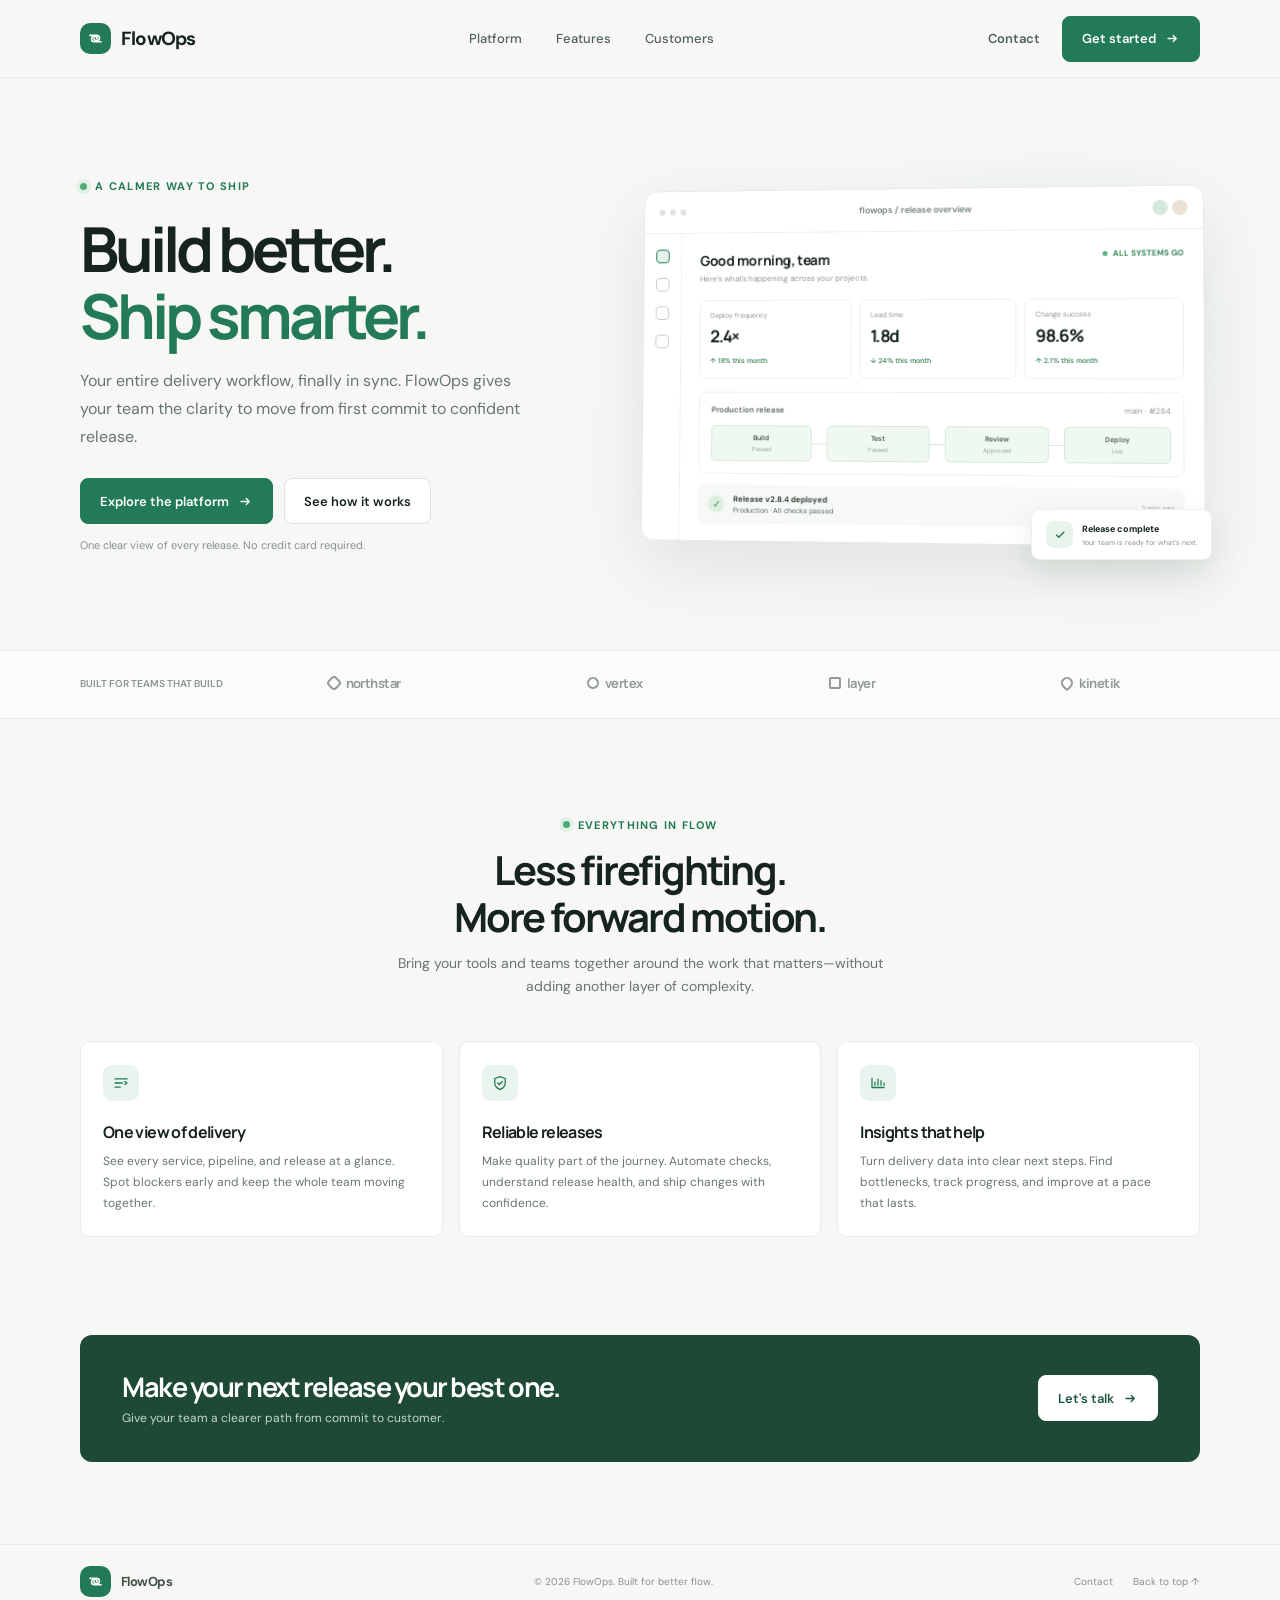
==== index.htm @ 4cb7b237 "Initial commit" ====
<!doctype html>
<html lang="en">
<head>
  <meta charset="utf-8">
  <meta name="viewport" content="width=device-width, initial-scale=1">
  <meta name="theme-color" content="#f7f8fa">
  <meta name="description" content="FlowOps brings your delivery pipelines, deployments, and team insights into one calm, clear workspace.">
  <title>FlowOps — Ship with confidence</title>
  <link rel="preconnect" href="https://fonts.googleapis.com">
  <link rel="preconnect" href="https://fonts.gstatic.com" crossorigin>
  <link href="https://fonts.googleapis.com/css2?family=DM+Sans:wght@400;500;600;700&family=Manrope:wght@400;500;600;700;800&display=swap" rel="stylesheet">
  <style>
    :root {
      color-scheme: light;
      --ink: #17231f;
      --muted: #68756f;
      --green: #237a57;
      --green-dark: #185b40;
      --mint: #e8f4ed;
      --line: #e8ece9;
      --paper: #fff;
      --bg: #f7f8f6;
      --shadow: 0 24px 70px rgba(27, 55, 42, .11);
      font-family: "DM Sans", sans-serif;
    }

    * { box-sizing: border-box; }
    html { scroll-behavior: smooth; }
    body {
      margin: 0;
      background: var(--bg);
      color: var(--ink);
      -webkit-font-smoothing: antialiased;
    }
    a { color: inherit; text-decoration: none; }
    button, a { -webkit-tap-highlight-color: transparent; }
    .wrap { width: min(1120px, calc(100% - 48px)); margin-inline: auto; }

    .topbar {
      height: 78px;
      display: flex;
      align-items: center;
      border-bottom: 1px solid rgba(23, 35, 31, .06);
    }
    .nav { display: flex; align-items: center; justify-content: space-between; gap: 30px; }
    .brand { display: inline-flex; align-items: center; gap: 10px; font-weight: 700; letter-spacing: -.04em; font-size: 19px; }
    .brand-mark {
      width: 31px; height: 31px; border-radius: 10px; display: grid; place-items: center;
      background: var(--green); color: white;
    }
    .brand-mark svg { width: 19px; height: 19px; }
    .nav-links { display: flex; align-items: center; gap: 34px; color: #53615b; font-size: 13px; font-weight: 500; }
    .nav-links a:hover, .text-link:hover { color: var(--green); }
    .nav-actions { display: flex; align-items: center; gap: 22px; font-size: 13px; font-weight: 600; }
    .nav-login { color: #52605a; }
    .button {
      display: inline-flex; min-height: 46px; align-items: center; justify-content: center; gap: 9px;
      padding: 0 19px; border: 1px solid var(--green); border-radius: 8px; background: var(--green);
      color: white; font: inherit; font-size: 13px; font-weight: 600; cursor: pointer;
      transition: background .18s ease, transform .18s ease, box-shadow .18s ease;
    }
    .button:hover { background: var(--green-dark); box-shadow: 0 8px 18px rgba(35, 122, 87, .18); transform: translateY(-1px); }
    .button svg { width: 15px; height: 15px; }
    .button.secondary { color: var(--ink); background: white; border-color: #dce4df; }
    .button.secondary:hover { border-color: #b6c8bd; background: #fbfcfb; box-shadow: none; }

    .hero { padding: 87px 0 89px; overflow: hidden; }
    .hero-grid { display: grid; grid-template-columns: .91fr 1.09fr; align-items: center; gap: 45px; }
    .eyebrow {
      display: inline-flex; align-items: center; gap: 8px; color: var(--green);
      font-size: 11px; font-weight: 700; letter-spacing: .12em; text-transform: uppercase;
    }
    .eyebrow-dot { width: 7px; height: 7px; border-radius: 50%; background: #50aa78; box-shadow: 0 0 0 4px #e2f1e7; }
    h1, h2, h3, p { margin-top: 0; }
    h1, h2, h3 { font-family: "Manrope", sans-serif; }
    h1 { max-width: 550px; margin: 21px 0 18px; font-size: clamp(42px, 5vw, 62px); line-height: 1.08; letter-spacing: -.065em; font-weight: 700; }
    h1 span { color: var(--green); }
    .hero-copy { max-width: 465px; margin-bottom: 27px; color: var(--muted); font-size: 16px; line-height: 1.75; }
    .hero-actions { display: flex; flex-wrap: wrap; gap: 11px; }
    .fine-print { margin: 14px 0 0; color: #87918c; font-size: 11px; }
    .dashboard-scene { position: relative; padding: 22px 0 18px 22px; }
    .dashboard-scene::before {
      position: absolute; z-index: -1; content: ""; width: 430px; height: 430px; right: -63px; top: -45px;
      border-radius: 50%; background: radial-gradient(circle, #eaf3ec 0, rgba(234, 243, 236, 0) 69%);
    }
    .dashboard {
      position: relative; overflow: hidden; border: 1px solid #e6ebe7; border-radius: 13px;
      background: white; box-shadow: var(--shadow); transform: perspective(1200px) rotateY(-5deg) rotateX(2deg);
    }
    .dash-top { height: 43px; display: flex; align-items: center; justify-content: space-between; padding: 0 15px; border-bottom: 1px solid #edf0ed; }
    .window-dots { display: flex; gap: 5px; }
    .window-dots i { width: 6px; height: 6px; display: block; border-radius: 50%; background: #dce2dd; }
    .dash-title { color: #748078; font-size: 9px; font-weight: 600; }
    .dash-user { display: flex; gap: 4px; }
    .dash-user i { width: 15px; height: 15px; border-radius: 50%; background: #d4e9db; }
    .dash-user i:last-child { background: #e9e2d5; }
    .dash-content { display: grid; grid-template-columns: 39px 1fr; min-height: 306px; }
    .dash-rail { display: flex; flex-direction: column; align-items: center; gap: 15px; padding-top: 16px; border-right: 1px solid #eff1ef; }
    .rail-icon { width: 14px; height: 14px; border: 1px solid #c5d0c8; border-radius: 4px; }
    .rail-icon.active { border-color: var(--green); background: #e6f3eb; }
    .dash-main { padding: 18px 19px 17px; }
    .dash-heading { display: flex; align-items: flex-start; justify-content: space-between; }
    .dash-heading strong { display: block; font-family: "Manrope", sans-serif; font-size: 14px; letter-spacing: -.03em; }
    .dash-heading small { display: block; margin-top: 4px; color: #8a948e; font-size: 8px; }
    .dash-live { display: inline-flex; align-items: center; gap: 5px; color: #368457; font-size: 8px; font-weight: 700; }
    .dash-live::before { content: ""; width: 5px; height: 5px; border-radius: 50%; background: #54b77b; }
    .metric-row { display: grid; grid-template-columns: repeat(3, 1fr); gap: 8px; margin: 17px 0 13px; }
    .metric { padding: 10px; border: 1px solid #edf0ed; border-radius: 7px; }
    .metric span { display: block; color: #87918b; font-size: 7px; }
    .metric strong { display: block; margin-top: 5px; font-family: "Manrope", sans-serif; font-size: 17px; letter-spacing: -.05em; }
    .metric em { color: #43885f; font-size: 7px; font-style: normal; font-weight: 600; }
    .pipeline { padding: 12px; border: 1px solid #edf0ed; border-radius: 7px; }
    .pipeline-head { display: flex; justify-content: space-between; margin-bottom: 11px; color: #56635b; font-size: 8px; font-weight: 600; }
    .pipeline-head span:last-child { color: #929b95; font-weight: 400; }
    .pipeline-track { display: grid; grid-template-columns: 1fr 15px 1fr 15px 1fr 15px 1fr; align-items: center; }
    .stage { min-width: 0; padding: 7px 5px; border: 1px solid #e6ebe7; border-radius: 5px; text-align: center; }
    .stage.done { background: #f0f8f2; border-color: #d4e9da; }
    .stage b { display: block; overflow: hidden; color: #4b5a51; font-size: 7px; font-weight: 600; text-overflow: ellipsis; }
    .stage small { display: block; margin-top: 3px; color: #96a098; font-size: 6px; }
    .connector { height: 1px; background: #dce4de; }
    .deploy-row { display: flex; align-items: center; gap: 9px; margin-top: 11px; padding: 9px 10px; border-radius: 6px; background: #f7f9f7; }
    .deploy-check { width: 17px; height: 17px; display: grid; place-items: center; border-radius: 50%; background: #dcefe1; color: #318454; font-size: 10px; }
    .deploy-label { flex: 1; color: #556259; font-size: 7px; }
    .deploy-label strong { display: block; margin-bottom: 2px; color: #34443a; font-size: 8px; }
    .deploy-time { color: #909b93; font-size: 7px; }
    .floating-note {
      position: absolute; right: -12px; bottom: 1px; display: flex; align-items: center; gap: 9px;
      padding: 11px 14px; border: 1px solid #edf0ed; border-radius: 9px; background: white; box-shadow: 0 12px 30px rgba(24, 45, 33, .1);
    }
    .note-icon { width: 27px; height: 27px; display: grid; place-items: center; border-radius: 8px; background: #e8f4eb; color: var(--green); }
    .note-icon svg { width: 14px; height: 14px; }
    .floating-note strong { display: block; font-size: 9px; }
    .floating-note small { display: block; margin-top: 3px; color: #849087; font-size: 7px; }

    .trusted { padding: 23px 0 26px; border-top: 1px solid var(--line); border-bottom: 1px solid var(--line); background: #fbfcfa; }
    .trusted-inner { display: flex; align-items: center; justify-content: space-between; gap: 24px; }
    .trusted-label { color: #8a948e; font-size: 10px; font-weight: 600; white-space: nowrap; }
    .logos { display: flex; align-items: center; justify-content: space-around; flex: 1; gap: 25px; color: #77827b; }
    .logo-word { display: inline-flex; align-items: center; gap: 6px; font-family: "Manrope", sans-serif; font-size: 13px; font-weight: 700; letter-spacing: -.04em; opacity: .8; }
    .logo-symbol { width: 12px; height: 12px; border: 2px solid currentColor; border-radius: 4px; transform: rotate(45deg); }
    .logo-word:nth-child(2) .logo-symbol { border-radius: 50%; }
    .logo-word:nth-child(3) .logo-symbol { border-radius: 2px; transform: none; }
    .logo-word:nth-child(4) .logo-symbol { border-radius: 50% 50% 2px 50%; }

    .features { padding: 93px 0 98px; }
    .section-heading { max-width: 520px; margin: 0 auto 42px; text-align: center; }
    .section-heading .eyebrow { justify-content: center; }
    h2 { margin: 14px 0 11px; font-size: clamp(30px, 4vw, 40px); line-height: 1.17; letter-spacing: -.055em; }
    .section-heading p { color: var(--muted); font-size: 14px; line-height: 1.7; }
    .feature-grid { display: grid; grid-template-columns: repeat(3, 1fr); gap: 16px; }
    .feature-card { padding: 23px 22px 22px; border: 1px solid var(--line); border-radius: 10px; background: #fff; }
    .feature-icon { width: 36px; height: 36px; display: grid; place-items: center; margin-bottom: 20px; border-radius: 9px; background: var(--mint); color: var(--green); }
    .feature-icon svg { width: 18px; height: 18px; }
    .feature-card h3 { margin-bottom: 8px; font-size: 16px; letter-spacing: -.04em; }
    .feature-card p { margin-bottom: 0; color: var(--muted); font-size: 12px; line-height: 1.75; }

    .bottom-cta { padding: 0 0 82px; }
    .cta-panel { display: flex; align-items: center; justify-content: space-between; gap: 24px; padding: 36px 42px; border-radius: 12px; background: #1d4935; color: white; }
    .cta-panel h2 { margin: 0 0 7px; font-size: 27px; }
    .cta-panel p { margin: 0; color: #c5d8ca; font-size: 12px; }
    .button.light { flex: 0 0 auto; color: #1e583e; border-color: white; background: white; }
    .button.light:hover { background: #f0f7f2; }
    footer { border-top: 1px solid var(--line); }
    .footer-inner { min-height: 74px; display: flex; align-items: center; justify-content: space-between; gap: 20px; color: #87918b; font-size: 10px; }
    .footer-brand { color: #435149; font-size: 13px; }
    .footer-links { display: flex; gap: 20px; }
    .footer-links a:hover { color: var(--green); }

    :focus-visible { outline: 3px solid #82bd99; outline-offset: 3px; border-radius: 4px; }
    @media (max-width: 850px) {
      .hero { padding-top: 68px; }
      .hero-grid { grid-template-columns: 1fr; gap: 38px; }
      .hero-copy { max-width: 560px; }
      .dashboard-scene { width: min(600px, 100%); margin: 0 auto; }
      .trusted-inner { flex-direction: column; }
      .logos { width: 100%; }
    }
    @media (max-width: 620px) {
      .wrap { width: min(100% - 34px, 480px); }
      .topbar { height: 66px; }
      .nav-links, .nav-login { display: none; }
      .nav-actions { margin-left: auto; }
      .nav-actions .button { min-height: 39px; padding-inline: 13px; font-size: 11px; }
      .hero { padding: 57px 0 65px; }
      h1 { font-size: 45px; }
      .hero-copy { font-size: 14px; }
      .dashboard-scene { padding-left: 0; }
      .dashboard { transform: none; }
      .dash-main { padding-inline: 12px; }
      .dash-content { grid-template-columns: 29px 1fr; }
      .metric-row { gap: 5px; }
      .metric { padding: 8px 6px; }
      .metric strong { font-size: 14px; }
      .pipeline { padding: 8px; }
      .stage { padding: 6px 2px; }
      .floating-note { right: -4px; bottom: -17px; }
      .trusted { padding-block: 20px; }
      .logos { flex-wrap: wrap; justify-content: center; gap: 14px 24px; }
      .logo-word { font-size: 12px; }
      .features { padding: 72px 0; }
      .section-heading { margin-bottom: 29px; }
      .feature-grid { grid-template-columns: 1fr; gap: 11px; }
      .feature-card { padding: 20px; }
      .feature-icon { margin-bottom: 14px; }
      .bottom-cta { padding-bottom: 58px; }
      .cta-panel { align-items: flex-start; flex-direction: column; padding: 28px 24px; }
      .cta-panel h2 { font-size: 24px; }
      .footer-inner { align-items: flex-start; flex-direction: column; justify-content: center; padding-block: 20px; }
    }
    @media (prefers-reduced-motion: reduce) {
      *, *::before, *::after { scroll-behavior: auto !important; transition-duration: .01ms !important; }
    }
  </style>
</head>
<body>
  <header class="topbar">
    <nav class="nav wrap" aria-label="Main navigation">
      <a class="brand" href="#" aria-label="FlowOps home">
        <span class="brand-mark" aria-hidden="true">
          <svg viewBox="0 0 24 24" fill="none"><path d="M5 8h8.5a3.5 3.5 0 1 1-3.5 3.5M19 16h-8.5A3.5 3.5 0 1 1 14 12.5" stroke="currentColor" stroke-width="2" stroke-linecap="round"/></svg>
        </span>
        FlowOps
      </a>
      <div class="nav-links">
        <a href="#platform">Platform</a>
        <a href="#features">Features</a>
        <a href="#customers">Customers</a>
      </div>
      <div class="nav-actions">
        <a class="nav-login" href="mailto:hello@flowops.example">Contact</a>
        <a class="button" href="mailto:hello@flowops.example">Get started <svg viewBox="0 0 20 20" fill="none" aria-hidden="true"><path d="M4 10h11m-4-4 4 4-4 4" stroke="currentColor" stroke-width="1.7" stroke-linecap="round" stroke-linejoin="round"/></svg></a>
      </div>
    </nav>
  </header>

  <main>
    <section class="hero" id="platform">
      <div class="hero-grid wrap">
        <div>
          <div class="eyebrow"><span class="eyebrow-dot"></span> A calmer way to ship</div>
          <h1>Build better.<br><span>Ship smarter.</span></h1>
          <p class="hero-copy">Your entire delivery workflow, finally in sync. FlowOps gives your team the clarity to move from first commit to confident release.</p>
          <div class="hero-actions">
            <a class="button" href="mailto:hello@flowops.example">Explore the platform <svg viewBox="0 0 20 20" fill="none" aria-hidden="true"><path d="M4 10h11m-4-4 4 4-4 4" stroke="currentColor" stroke-width="1.7" stroke-linecap="round" stroke-linejoin="round"/></svg></a>
            <a class="button secondary" href="#features">See how it works</a>
          </div>
          <p class="fine-print">One clear view of every release. No credit card required.</p>
        </div>

        <div class="dashboard-scene" role="img" aria-label="Illustration of the FlowOps deployment dashboard showing healthy pipelines and a successful production release">
          <div class="dashboard" aria-hidden="true">
            <div class="dash-top">
              <span class="window-dots"><i></i><i></i><i></i></span>
              <span class="dash-title">flowops / release overview</span>
              <span class="dash-user"><i></i><i></i></span>
            </div>
            <div class="dash-content">
              <div class="dash-rail"><span class="rail-icon active"></span><span class="rail-icon"></span><span class="rail-icon"></span><span class="rail-icon"></span></div>
              <div class="dash-main">
                <div class="dash-heading"><div><strong>Good morning, team</strong><small>Here's what's happening across your projects.</small></div><span class="dash-live">ALL SYSTEMS GO</span></div>
                <div class="metric-row">
                  <div class="metric"><span>Deploy frequency</span><strong>2.4×</strong><em>↑ 18% this month</em></div>
                  <div class="metric"><span>Lead time</span><strong>1.8d</strong><em>↓ 24% this month</em></div>
                  <div class="metric"><span>Change success</span><strong>98.6%</strong><em>↑ 2.1% this month</em></div>
                </div>
                <div class="pipeline">
                  <div class="pipeline-head"><span>Production release</span><span>main · #284</span></div>
                  <div class="pipeline-track">
                    <div class="stage done"><b>Build</b><small>Passed</small></div><span class="connector"></span>
                    <div class="stage done"><b>Test</b><small>Passed</small></div><span class="connector"></span>
                    <div class="stage done"><b>Review</b><small>Approved</small></div><span class="connector"></span>
                    <div class="stage done"><b>Deploy</b><small>Live</small></div>
                  </div>
                </div>
                <div class="deploy-row"><span class="deploy-check">✓</span><span class="deploy-label"><strong>Release v2.8.4 deployed</strong>Production · All checks passed</span><span class="deploy-time">2 min ago</span></div>
              </div>
            </div>
          </div>
          <div class="floating-note" aria-hidden="true">
            <span class="note-icon"><svg viewBox="0 0 20 20" fill="none"><path d="m5 10 3.2 3.2L15.5 6" stroke="currentColor" stroke-width="2" stroke-linecap="round" stroke-linejoin="round"/></svg></span>
            <span><strong>Release complete</strong><small>Your team is ready for what's next.</small></span>
          </div>
        </div>
      </div>
    </section>

    <section class="trusted" id="customers" aria-label="Trusted by modern engineering teams">
      <div class="trusted-inner wrap">
        <span class="trusted-label">BUILT FOR TEAMS THAT BUILD</span>
        <div class="logos" aria-label="Example customer names">
          <span class="logo-word"><i class="logo-symbol"></i> northstar</span>
          <span class="logo-word"><i class="logo-symbol"></i> vertex</span>
          <span class="logo-word"><i class="logo-symbol"></i> layer</span>
          <span class="logo-word"><i class="logo-symbol"></i> kinetik</span>
        </div>
      </div>
    </section>

    <section class="features wrap" id="features">
      <div class="section-heading">
        <div class="eyebrow"><span class="eyebrow-dot"></span> Everything in flow</div>
        <h2>Less firefighting.<br>More forward motion.</h2>
        <p>Bring your tools and teams together around the work that matters—without adding another layer of complexity.</p>
      </div>
      <div class="feature-grid">
        <article class="feature-card">
          <span class="feature-icon" aria-hidden="true"><svg viewBox="0 0 24 24" fill="none"><path d="M4 6.5h16M4 12h10M4 17.5h7M17 10l3 2-3 2" stroke="currentColor" stroke-width="1.7" stroke-linecap="round" stroke-linejoin="round"/></svg></span>
          <h3>One view of delivery</h3>
          <p>See every service, pipeline, and release at a glance. Spot blockers early and keep the whole team moving together.</p>
        </article>
        <article class="feature-card">
          <span class="feature-icon" aria-hidden="true"><svg viewBox="0 0 24 24" fill="none"><path d="M12 3.5 19 6v5.5c0 4.3-2.8 7.5-7 9-4.2-1.5-7-4.7-7-9V6l7-2.5Z" stroke="currentColor" stroke-width="1.7" stroke-linejoin="round"/><path d="m9 12 2 2 4-4" stroke="currentColor" stroke-width="1.7" stroke-linecap="round" stroke-linejoin="round"/></svg></span>
          <h3>Reliable releases</h3>
          <p>Make quality part of the journey. Automate checks, understand release health, and ship changes with confidence.</p>
        </article>
        <article class="feature-card">
          <span class="feature-icon" aria-hidden="true"><svg viewBox="0 0 24 24" fill="none"><path d="M4 18V6m0 12h16M8 15v-4m4 4V7m4 8v-6m4 6v-3" stroke="currentColor" stroke-width="1.7" stroke-linecap="round" stroke-linejoin="round"/></svg></span>
          <h3>Insights that help</h3>
          <p>Turn delivery data into clear next steps. Find bottlenecks, track progress, and improve at a pace that lasts.</p>
        </article>
      </div>
    </section>

    <section class="bottom-cta wrap">
      <div class="cta-panel">
        <div>
          <h2>Make your next release your best one.</h2>
          <p>Give your team a clearer path from commit to customer.</p>
        </div>
        <a class="button light" href="mailto:hello@flowops.example">Let's talk <svg viewBox="0 0 20 20" fill="none" aria-hidden="true"><path d="M4 10h11m-4-4 4 4-4 4" stroke="currentColor" stroke-width="1.7" stroke-linecap="round" stroke-linejoin="round"/></svg></a>
      </div>
    </section>
  </main>

  <footer>
    <div class="footer-inner wrap">
      <a class="brand footer-brand" href="#" aria-label="FlowOps home"><span class="brand-mark" aria-hidden="true"><svg viewBox="0 0 24 24" fill="none"><path d="M5 8h8.5a3.5 3.5 0 1 1-3.5 3.5M19 16h-8.5A3.5 3.5 0 1 1 14 12.5" stroke="currentColor" stroke-width="2" stroke-linecap="round"/></svg></span>FlowOps</a>
      <span>© 2026 FlowOps. Built for better flow.</span>
      <div class="footer-links"><a href="mailto:hello@flowops.example">Contact</a><a href="#platform">Back to top ↑</a></div>
    </div>
  </footer>
</body>
</html>
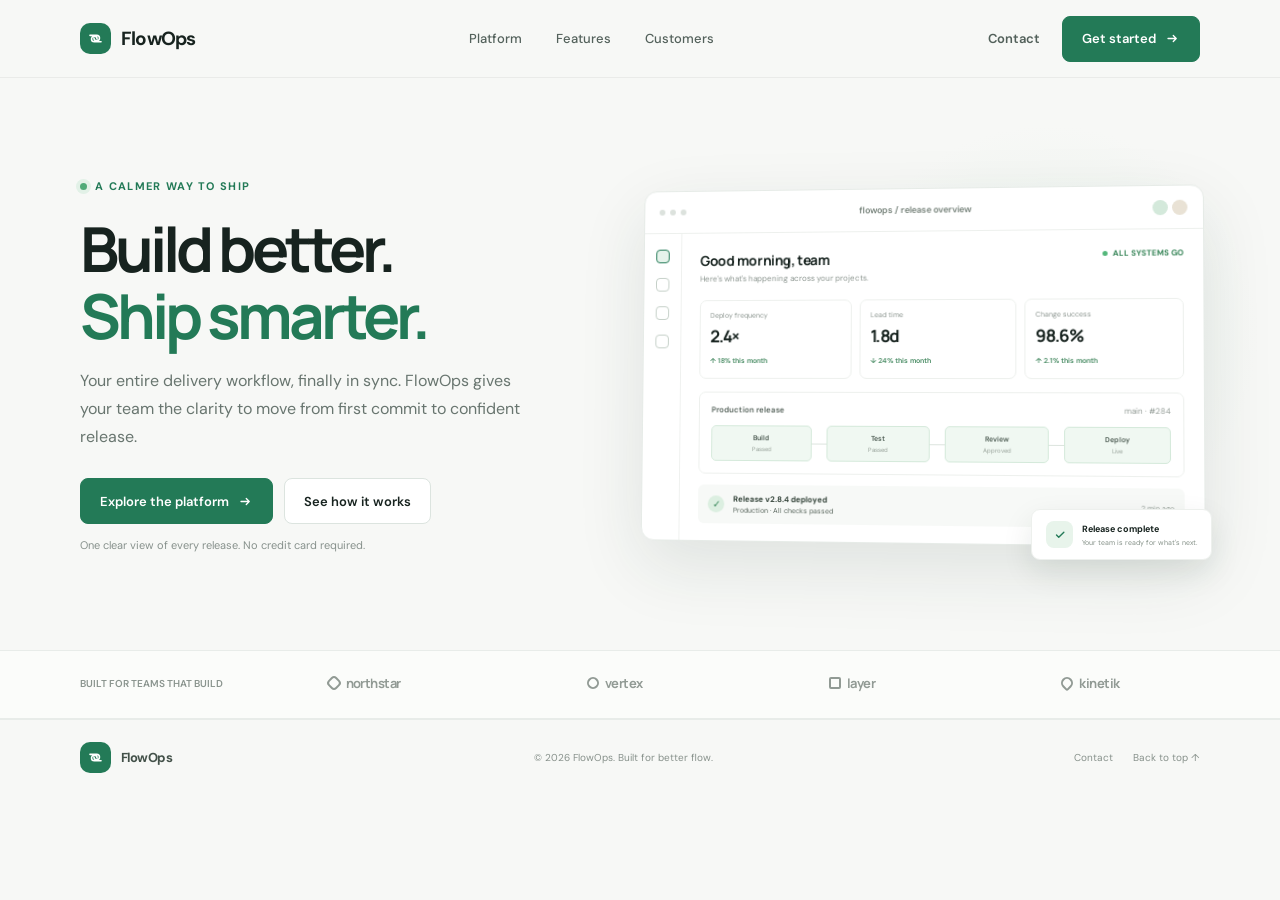
==== commit 5bda28c1: "second commit" ====
--- a/index.htm
+++ b/index.htm
@@ -296,40 +296,9 @@
       </div>
     </section>
 
-    <section class="features wrap" id="features">
-      <div class="section-heading">
-        <div class="eyebrow"><span class="eyebrow-dot"></span> Everything in flow</div>
-        <h2>Less firefighting.<br>More forward motion.</h2>
-        <p>Bring your tools and teams together around the work that matters—without adding another layer of complexity.</p>
-      </div>
-      <div class="feature-grid">
-        <article class="feature-card">
-          <span class="feature-icon" aria-hidden="true"><svg viewBox="0 0 24 24" fill="none"><path d="M4 6.5h16M4 12h10M4 17.5h7M17 10l3 2-3 2" stroke="currentColor" stroke-width="1.7" stroke-linecap="round" stroke-linejoin="round"/></svg></span>
-          <h3>One view of delivery</h3>
-          <p>See every service, pipeline, and release at a glance. Spot blockers early and keep the whole team moving together.</p>
-        </article>
-        <article class="feature-card">
-          <span class="feature-icon" aria-hidden="true"><svg viewBox="0 0 24 24" fill="none"><path d="M12 3.5 19 6v5.5c0 4.3-2.8 7.5-7 9-4.2-1.5-7-4.7-7-9V6l7-2.5Z" stroke="currentColor" stroke-width="1.7" stroke-linejoin="round"/><path d="m9 12 2 2 4-4" stroke="currentColor" stroke-width="1.7" stroke-linecap="round" stroke-linejoin="round"/></svg></span>
-          <h3>Reliable releases</h3>
-          <p>Make quality part of the journey. Automate checks, understand release health, and ship changes with confidence.</p>
-        </article>
-        <article class="feature-card">
-          <span class="feature-icon" aria-hidden="true"><svg viewBox="0 0 24 24" fill="none"><path d="M4 18V6m0 12h16M8 15v-4m4 4V7m4 8v-6m4 6v-3" stroke="currentColor" stroke-width="1.7" stroke-linecap="round" stroke-linejoin="round"/></svg></span>
-          <h3>Insights that help</h3>
-          <p>Turn delivery data into clear next steps. Find bottlenecks, track progress, and improve at a pace that lasts.</p>
-        </article>
-      </div>
-    </section>
-
-    <section class="bottom-cta wrap">
-      <div class="cta-panel">
-        <div>
-          <h2>Make your next release your best one.</h2>
-          <p>Give your team a clearer path from commit to customer.</p>
-        </div>
-        <a class="button light" href="mailto:hello@flowops.example">Let's talk <svg viewBox="0 0 20 20" fill="none" aria-hidden="true"><path d="M4 10h11m-4-4 4 4-4 4" stroke="currentColor" stroke-width="1.7" stroke-linecap="round" stroke-linejoin="round"/></svg></a>
-      </div>
-    </section>
+    
+
+    
   </main>
 
   <footer>
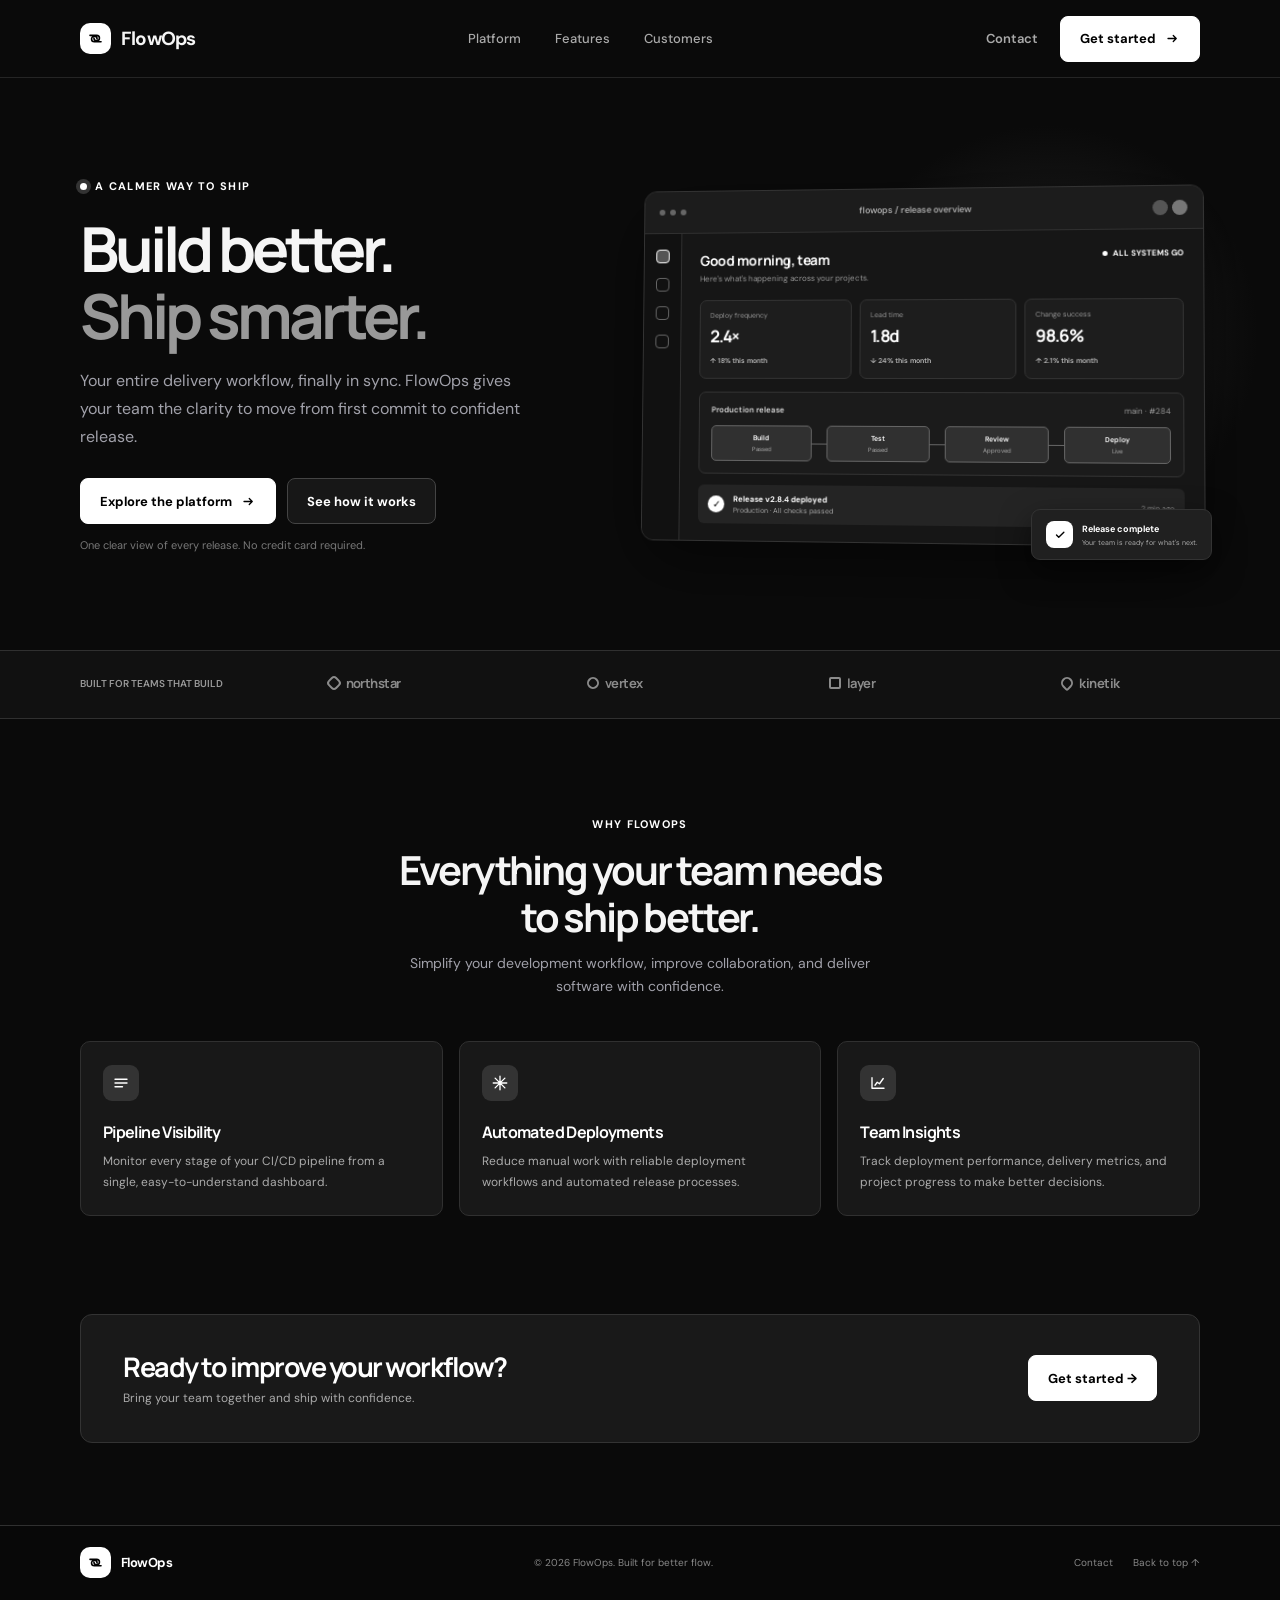
==== commit 2363741e: "initilal" ====
--- a/index.htm
+++ b/index.htm
@@ -1,312 +1,1242 @@
+
 <!doctype html>
 <html lang="en">
 <head>
   <meta charset="utf-8">
   <meta name="viewport" content="width=device-width, initial-scale=1">
-  <meta name="theme-color" content="#f7f8fa">
+  <meta name="theme-color" content="#0a0a0a">
   <meta name="description" content="FlowOps brings your delivery pipelines, deployments, and team insights into one calm, clear workspace.">
   <title>FlowOps — Ship with confidence</title>
+
   <link rel="preconnect" href="https://fonts.googleapis.com">
   <link rel="preconnect" href="https://fonts.gstatic.com" crossorigin>
   <link href="https://fonts.googleapis.com/css2?family=DM+Sans:wght@400;500;600;700&family=Manrope:wght@400;500;600;700;800&display=swap" rel="stylesheet">
+
   <style>
     :root {
-      color-scheme: light;
-      --ink: #17231f;
-      --muted: #68756f;
-      --green: #237a57;
-      --green-dark: #185b40;
-      --mint: #e8f4ed;
-      --line: #e8ece9;
-      --paper: #fff;
-      --bg: #f7f8f6;
-      --shadow: 0 24px 70px rgba(27, 55, 42, .11);
+      color-scheme: dark;
+      --ink: #f5f5f5;
+      --muted: #a1a1aa;
+      --green: #ffffff;
+      --green-dark: #d4d4d4;
+      --mint: #252525;
+      --line: #303030;
+      --paper: #181818;
+      --bg: #0a0a0a;
+      --shadow: 0 24px 70px rgba(0, 0, 0, .5);
       font-family: "DM Sans", sans-serif;
     }
 
     * { box-sizing: border-box; }
+
     html { scroll-behavior: smooth; }
+
     body {
       margin: 0;
       background: var(--bg);
       color: var(--ink);
       -webkit-font-smoothing: antialiased;
     }
+
     a { color: inherit; text-decoration: none; }
+
     button, a { -webkit-tap-highlight-color: transparent; }
-    .wrap { width: min(1120px, calc(100% - 48px)); margin-inline: auto; }
+
+    .wrap {
+      width: min(1120px, calc(100% - 48px));
+      margin-inline: auto;
+    }
 
     .topbar {
       height: 78px;
       display: flex;
       align-items: center;
-      border-bottom: 1px solid rgba(23, 35, 31, .06);
-    }
-    .nav { display: flex; align-items: center; justify-content: space-between; gap: 30px; }
-    .brand { display: inline-flex; align-items: center; gap: 10px; font-weight: 700; letter-spacing: -.04em; font-size: 19px; }
+      border-bottom: 1px solid #252525;
+      background: #0a0a0a;
+    }
+
+    .nav {
+      display: flex;
+      align-items: center;
+      justify-content: space-between;
+      gap: 30px;
+    }
+
+    .brand {
+      display: inline-flex;
+      align-items: center;
+      gap: 10px;
+      font-weight: 700;
+      letter-spacing: -.04em;
+      font-size: 19px;
+    }
+
     .brand-mark {
-      width: 31px; height: 31px; border-radius: 10px; display: grid; place-items: center;
-      background: var(--green); color: white;
-    }
-    .brand-mark svg { width: 19px; height: 19px; }
-    .nav-links { display: flex; align-items: center; gap: 34px; color: #53615b; font-size: 13px; font-weight: 500; }
-    .nav-links a:hover, .text-link:hover { color: var(--green); }
-    .nav-actions { display: flex; align-items: center; gap: 22px; font-size: 13px; font-weight: 600; }
-    .nav-login { color: #52605a; }
+      width: 31px;
+      height: 31px;
+      border-radius: 10px;
+      display: grid;
+      place-items: center;
+      background: #fff;
+      color: #000;
+    }
+
+    .brand-mark svg {
+      width: 19px;
+      height: 19px;
+    }
+
+    .nav-links {
+      display: flex;
+      align-items: center;
+      gap: 34px;
+      color: #aaa;
+      font-size: 13px;
+      font-weight: 500;
+    }
+
+    .nav-links a:hover,
+    .text-link:hover {
+      color: #fff;
+    }
+
+    .nav-actions {
+      display: flex;
+      align-items: center;
+      gap: 22px;
+      font-size: 13px;
+      font-weight: 600;
+    }
+
+    .nav-login { color: #aaa; }
+
     .button {
-      display: inline-flex; min-height: 46px; align-items: center; justify-content: center; gap: 9px;
-      padding: 0 19px; border: 1px solid var(--green); border-radius: 8px; background: var(--green);
-      color: white; font: inherit; font-size: 13px; font-weight: 600; cursor: pointer;
+      display: inline-flex;
+      min-height: 46px;
+      align-items: center;
+      justify-content: center;
+      gap: 9px;
+      padding: 0 19px;
+      border: 1px solid #fff;
+      border-radius: 8px;
+      background: #fff;
+      color: #000;
+      font: inherit;
+      font-size: 13px;
+      font-weight: 700;
+      cursor: pointer;
       transition: background .18s ease, transform .18s ease, box-shadow .18s ease;
     }
-    .button:hover { background: var(--green-dark); box-shadow: 0 8px 18px rgba(35, 122, 87, .18); transform: translateY(-1px); }
-    .button svg { width: 15px; height: 15px; }
-    .button.secondary { color: var(--ink); background: white; border-color: #dce4df; }
-    .button.secondary:hover { border-color: #b6c8bd; background: #fbfcfb; box-shadow: none; }
-
-    .hero { padding: 87px 0 89px; overflow: hidden; }
-    .hero-grid { display: grid; grid-template-columns: .91fr 1.09fr; align-items: center; gap: 45px; }
+
+    .button:hover {
+      background: #d4d4d4;
+      box-shadow: 0 8px 18px rgba(255,255,255,.08);
+      transform: translateY(-1px);
+    }
+
+    .button svg {
+      width: 15px;
+      height: 15px;
+    }
+
+    .button.secondary {
+      color: #fff;
+      background: #171717;
+      border-color: #444;
+    }
+
+    .button.secondary:hover {
+      border-color: #888;
+      background: #252525;
+      box-shadow: none;
+    }
+
+    .hero {
+      padding: 87px 0 89px;
+      overflow: hidden;
+    }
+
+    .hero-grid {
+      display: grid;
+      grid-template-columns: .91fr 1.09fr;
+      align-items: center;
+      gap: 45px;
+    }
+
     .eyebrow {
-      display: inline-flex; align-items: center; gap: 8px; color: var(--green);
-      font-size: 11px; font-weight: 700; letter-spacing: .12em; text-transform: uppercase;
-    }
-    .eyebrow-dot { width: 7px; height: 7px; border-radius: 50%; background: #50aa78; box-shadow: 0 0 0 4px #e2f1e7; }
+      display: inline-flex;
+      align-items: center;
+      gap: 8px;
+      color: #fff;
+      font-size: 11px;
+      font-weight: 700;
+      letter-spacing: .12em;
+      text-transform: uppercase;
+    }
+
+    .eyebrow-dot {
+      width: 7px;
+      height: 7px;
+      border-radius: 50%;
+      background: #fff;
+      box-shadow: 0 0 0 4px #333;
+    }
+
     h1, h2, h3, p { margin-top: 0; }
-    h1, h2, h3 { font-family: "Manrope", sans-serif; }
-    h1 { max-width: 550px; margin: 21px 0 18px; font-size: clamp(42px, 5vw, 62px); line-height: 1.08; letter-spacing: -.065em; font-weight: 700; }
-    h1 span { color: var(--green); }
-    .hero-copy { max-width: 465px; margin-bottom: 27px; color: var(--muted); font-size: 16px; line-height: 1.75; }
-    .hero-actions { display: flex; flex-wrap: wrap; gap: 11px; }
-    .fine-print { margin: 14px 0 0; color: #87918c; font-size: 11px; }
-    .dashboard-scene { position: relative; padding: 22px 0 18px 22px; }
+
+    h1, h2, h3 {
+      font-family: "Manrope", sans-serif;
+    }
+
+    h1 {
+      max-width: 550px;
+      margin: 21px 0 18px;
+      font-size: clamp(42px, 5vw, 62px);
+      line-height: 1.08;
+      letter-spacing: -.065em;
+      font-weight: 700;
+    }
+
+    h1 span { color: #999; }
+
+    .hero-copy {
+      max-width: 465px;
+      margin-bottom: 27px;
+      color: var(--muted);
+      font-size: 16px;
+      line-height: 1.75;
+    }
+
+    .hero-actions {
+      display: flex;
+      flex-wrap: wrap;
+      gap: 11px;
+    }
+
+    .fine-print {
+      margin: 14px 0 0;
+      color: #777;
+      font-size: 11px;
+    }
+
+    .dashboard-scene {
+      position: relative;
+      padding: 22px 0 18px 22px;
+    }
+
     .dashboard-scene::before {
-      position: absolute; z-index: -1; content: ""; width: 430px; height: 430px; right: -63px; top: -45px;
-      border-radius: 50%; background: radial-gradient(circle, #eaf3ec 0, rgba(234, 243, 236, 0) 69%);
-    }
+      position: absolute;
+      z-index: -1;
+      content: "";
+      width: 430px;
+      height: 430px;
+      right: -63px;
+      top: -45px;
+      border-radius: 50%;
+      background: radial-gradient(circle, #252525 0, rgba(37,37,37,0) 69%);
+    }
+
     .dashboard {
-      position: relative; overflow: hidden; border: 1px solid #e6ebe7; border-radius: 13px;
-      background: white; box-shadow: var(--shadow); transform: perspective(1200px) rotateY(-5deg) rotateX(2deg);
-    }
-    .dash-top { height: 43px; display: flex; align-items: center; justify-content: space-between; padding: 0 15px; border-bottom: 1px solid #edf0ed; }
-    .window-dots { display: flex; gap: 5px; }
-    .window-dots i { width: 6px; height: 6px; display: block; border-radius: 50%; background: #dce2dd; }
-    .dash-title { color: #748078; font-size: 9px; font-weight: 600; }
-    .dash-user { display: flex; gap: 4px; }
-    .dash-user i { width: 15px; height: 15px; border-radius: 50%; background: #d4e9db; }
-    .dash-user i:last-child { background: #e9e2d5; }
-    .dash-content { display: grid; grid-template-columns: 39px 1fr; min-height: 306px; }
-    .dash-rail { display: flex; flex-direction: column; align-items: center; gap: 15px; padding-top: 16px; border-right: 1px solid #eff1ef; }
-    .rail-icon { width: 14px; height: 14px; border: 1px solid #c5d0c8; border-radius: 4px; }
-    .rail-icon.active { border-color: var(--green); background: #e6f3eb; }
-    .dash-main { padding: 18px 19px 17px; }
-    .dash-heading { display: flex; align-items: flex-start; justify-content: space-between; }
-    .dash-heading strong { display: block; font-family: "Manrope", sans-serif; font-size: 14px; letter-spacing: -.03em; }
-    .dash-heading small { display: block; margin-top: 4px; color: #8a948e; font-size: 8px; }
-    .dash-live { display: inline-flex; align-items: center; gap: 5px; color: #368457; font-size: 8px; font-weight: 700; }
-    .dash-live::before { content: ""; width: 5px; height: 5px; border-radius: 50%; background: #54b77b; }
-    .metric-row { display: grid; grid-template-columns: repeat(3, 1fr); gap: 8px; margin: 17px 0 13px; }
-    .metric { padding: 10px; border: 1px solid #edf0ed; border-radius: 7px; }
-    .metric span { display: block; color: #87918b; font-size: 7px; }
-    .metric strong { display: block; margin-top: 5px; font-family: "Manrope", sans-serif; font-size: 17px; letter-spacing: -.05em; }
-    .metric em { color: #43885f; font-size: 7px; font-style: normal; font-weight: 600; }
-    .pipeline { padding: 12px; border: 1px solid #edf0ed; border-radius: 7px; }
-    .pipeline-head { display: flex; justify-content: space-between; margin-bottom: 11px; color: #56635b; font-size: 8px; font-weight: 600; }
-    .pipeline-head span:last-child { color: #929b95; font-weight: 400; }
-    .pipeline-track { display: grid; grid-template-columns: 1fr 15px 1fr 15px 1fr 15px 1fr; align-items: center; }
-    .stage { min-width: 0; padding: 7px 5px; border: 1px solid #e6ebe7; border-radius: 5px; text-align: center; }
-    .stage.done { background: #f0f8f2; border-color: #d4e9da; }
-    .stage b { display: block; overflow: hidden; color: #4b5a51; font-size: 7px; font-weight: 600; text-overflow: ellipsis; }
-    .stage small { display: block; margin-top: 3px; color: #96a098; font-size: 6px; }
-    .connector { height: 1px; background: #dce4de; }
-    .deploy-row { display: flex; align-items: center; gap: 9px; margin-top: 11px; padding: 9px 10px; border-radius: 6px; background: #f7f9f7; }
-    .deploy-check { width: 17px; height: 17px; display: grid; place-items: center; border-radius: 50%; background: #dcefe1; color: #318454; font-size: 10px; }
-    .deploy-label { flex: 1; color: #556259; font-size: 7px; }
-    .deploy-label strong { display: block; margin-bottom: 2px; color: #34443a; font-size: 8px; }
-    .deploy-time { color: #909b93; font-size: 7px; }
+      position: relative;
+      overflow: hidden;
+      border: 1px solid #333;
+      border-radius: 13px;
+      background: #161616;
+      box-shadow: var(--shadow);
+      transform: perspective(1200px) rotateY(-5deg) rotateX(2deg);
+    }
+
+    .dash-top {
+      height: 43px;
+      display: flex;
+      align-items: center;
+      justify-content: space-between;
+      padding: 0 15px;
+      border-bottom: 1px solid #303030;
+      background: #1c1c1c;
+    }
+
+    .window-dots {
+      display: flex;
+      gap: 5px;
+    }
+
+    .window-dots i {
+      width: 6px;
+      height: 6px;
+      display: block;
+      border-radius: 50%;
+      background: #666;
+    }
+
+    .dash-title {
+      color: #aaa;
+      font-size: 9px;
+      font-weight: 600;
+    }
+
+    .dash-user {
+      display: flex;
+      gap: 4px;
+    }
+
+    .dash-user i {
+      width: 15px;
+      height: 15px;
+      border-radius: 50%;
+      background: #555;
+    }
+
+    .dash-user i:last-child { background: #777; }
+
+    .dash-content {
+      display: grid;
+      grid-template-columns: 39px 1fr;
+      min-height: 306px;
+    }
+
+    .dash-rail {
+      display: flex;
+      flex-direction: column;
+      align-items: center;
+      gap: 15px;
+      padding-top: 16px;
+      border-right: 1px solid #303030;
+      background: #111;
+    }
+
+    .rail-icon {
+      width: 14px;
+      height: 14px;
+      border: 1px solid #666;
+      border-radius: 4px;
+    }
+
+    .rail-icon.active {
+      border-color: #fff;
+      background: #555;
+    }
+
+    .dash-main {
+      padding: 18px 19px 17px;
+    }
+
+    .dash-heading {
+      display: flex;
+      align-items: flex-start;
+      justify-content: space-between;
+    }
+
+    .dash-heading strong {
+      display: block;
+      font-family: "Manrope", sans-serif;
+      font-size: 14px;
+      letter-spacing: -.03em;
+      color: #fff;
+    }
+
+    .dash-heading small {
+      display: block;
+      margin-top: 4px;
+      color: #999;
+      font-size: 8px;
+    }
+
+    .dash-live {
+      display: inline-flex;
+      align-items: center;
+      gap: 5px;
+      color: #fff;
+      font-size: 8px;
+      font-weight: 700;
+    }
+
+    .dash-live::before {
+      content: "";
+      width: 5px;
+      height: 5px;
+      border-radius: 50%;
+      background: #fff;
+    }
+
+    .metric-row {
+      display: grid;
+      grid-template-columns: repeat(3, 1fr);
+      gap: 8px;
+      margin: 17px 0 13px;
+    }
+
+    .metric {
+      padding: 10px;
+      border: 1px solid #333;
+      border-radius: 7px;
+      background: #1d1d1d;
+    }
+
+    .metric span {
+      display: block;
+      color: #999;
+      font-size: 7px;
+    }
+
+    .metric strong {
+      display: block;
+      margin-top: 5px;
+      font-family: "Manrope", sans-serif;
+      font-size: 17px;
+      letter-spacing: -.05em;
+      color: #fff;
+    }
+
+    .metric em {
+      color: #bbb;
+      font-size: 7px;
+      font-style: normal;
+      font-weight: 600;
+    }
+
+    .pipeline {
+      padding: 12px;
+      border: 1px solid #333;
+      border-radius: 7px;
+      background: #1b1b1b;
+    }
+
+    .pipeline-head {
+      display: flex;
+      justify-content: space-between;
+      margin-bottom: 11px;
+      color: #ddd;
+      font-size: 8px;
+      font-weight: 600;
+    }
+
+    .pipeline-head span:last-child {
+      color: #999;
+      font-weight: 400;
+    }
+
+    .pipeline-track {
+      display: grid;
+      grid-template-columns: 1fr 15px 1fr 15px 1fr 15px 1fr;
+      align-items: center;
+    }
+
+    .stage {
+      min-width: 0;
+      padding: 7px 5px;
+      border: 1px solid #444;
+      border-radius: 5px;
+      text-align: center;
+      background: #222;
+    }
+
+    .stage.done {
+      background: #303030;
+      border-color: #666;
+    }
+
+    .stage b {
+      display: block;
+      overflow: hidden;
+      color: #fff;
+      font-size: 7px;
+      font-weight: 600;
+      text-overflow: ellipsis;
+    }
+
+    .stage small {
+      display: block;
+      margin-top: 3px;
+      color: #aaa;
+      font-size: 6px;
+    }
+
+    .connector {
+      height: 1px;
+      background: #666;
+    }
+
+    .deploy-row {
+      display: flex;
+      align-items: center;
+      gap: 9px;
+      margin-top: 11px;
+      padding: 9px 10px;
+      border-radius: 6px;
+      background: #242424;
+    }
+
+    .deploy-check {
+      width: 17px;
+      height: 17px;
+      display: grid;
+      place-items: center;
+      border-radius: 50%;
+      background: #fff;
+      color: #000;
+      font-size: 10px;
+    }
+
+    .deploy-label {
+      flex: 1;
+      color: #aaa;
+      font-size: 7px;
+    }
+
+    .deploy-label strong {
+      display: block;
+      margin-bottom: 2px;
+      color: #fff;
+      font-size: 8px;
+    }
+
+    .deploy-time {
+      color: #999;
+      font-size: 7px;
+    }
+
     .floating-note {
-      position: absolute; right: -12px; bottom: 1px; display: flex; align-items: center; gap: 9px;
-      padding: 11px 14px; border: 1px solid #edf0ed; border-radius: 9px; background: white; box-shadow: 0 12px 30px rgba(24, 45, 33, .1);
-    }
-    .note-icon { width: 27px; height: 27px; display: grid; place-items: center; border-radius: 8px; background: #e8f4eb; color: var(--green); }
-    .note-icon svg { width: 14px; height: 14px; }
-    .floating-note strong { display: block; font-size: 9px; }
-    .floating-note small { display: block; margin-top: 3px; color: #849087; font-size: 7px; }
-
-    .trusted { padding: 23px 0 26px; border-top: 1px solid var(--line); border-bottom: 1px solid var(--line); background: #fbfcfa; }
-    .trusted-inner { display: flex; align-items: center; justify-content: space-between; gap: 24px; }
-    .trusted-label { color: #8a948e; font-size: 10px; font-weight: 600; white-space: nowrap; }
-    .logos { display: flex; align-items: center; justify-content: space-around; flex: 1; gap: 25px; color: #77827b; }
-    .logo-word { display: inline-flex; align-items: center; gap: 6px; font-family: "Manrope", sans-serif; font-size: 13px; font-weight: 700; letter-spacing: -.04em; opacity: .8; }
-    .logo-symbol { width: 12px; height: 12px; border: 2px solid currentColor; border-radius: 4px; transform: rotate(45deg); }
+      position: absolute;
+      right: -12px;
+      bottom: 1px;
+      display: flex;
+      align-items: center;
+      gap: 9px;
+      padding: 11px 14px;
+      border: 1px solid #333;
+      border-radius: 9px;
+      background: #202020;
+      box-shadow: 0 12px 30px rgba(0,0,0,.5);
+    }
+
+    .note-icon {
+      width: 27px;
+      height: 27px;
+      display: grid;
+      place-items: center;
+      border-radius: 8px;
+      background: #fff;
+      color: #000;
+    }
+
+    .note-icon svg {
+      width: 14px;
+      height: 14px;
+    }
+
+    .floating-note strong {
+      display: block;
+      font-size: 9px;
+      color: #fff;
+    }
+
+    .floating-note small {
+      display: block;
+      margin-top: 3px;
+      color: #aaa;
+      font-size: 7px;
+    }
+
+    .trusted {
+      padding: 23px 0 26px;
+      border-top: 1px solid var(--line);
+      border-bottom: 1px solid var(--line);
+      background: #111;
+    }
+
+    .trusted-inner {
+      display: flex;
+      align-items: center;
+      justify-content: space-between;
+      gap: 24px;
+    }
+
+    .trusted-label {
+      color: #999;
+      font-size: 10px;
+      font-weight: 600;
+      white-space: nowrap;
+    }
+
+    .logos {
+      display: flex;
+      align-items: center;
+      justify-content: space-around;
+      flex: 1;
+      gap: 25px;
+      color: #aaa;
+    }
+
+    .logo-word {
+      display: inline-flex;
+      align-items: center;
+      gap: 6px;
+      font-family: "Manrope", sans-serif;
+      font-size: 13px;
+      font-weight: 700;
+      letter-spacing: -.04em;
+      opacity: .8;
+    }
+
+    .logo-symbol {
+      width: 12px;
+      height: 12px;
+      border: 2px solid currentColor;
+      border-radius: 4px;
+      transform: rotate(45deg);
+    }
+
     .logo-word:nth-child(2) .logo-symbol { border-radius: 50%; }
     .logo-word:nth-child(3) .logo-symbol { border-radius: 2px; transform: none; }
     .logo-word:nth-child(4) .logo-symbol { border-radius: 50% 50% 2px 50%; }
 
-    .features { padding: 93px 0 98px; }
-    .section-heading { max-width: 520px; margin: 0 auto 42px; text-align: center; }
-    .section-heading .eyebrow { justify-content: center; }
-    h2 { margin: 14px 0 11px; font-size: clamp(30px, 4vw, 40px); line-height: 1.17; letter-spacing: -.055em; }
-    .section-heading p { color: var(--muted); font-size: 14px; line-height: 1.7; }
-    .feature-grid { display: grid; grid-template-columns: repeat(3, 1fr); gap: 16px; }
-    .feature-card { padding: 23px 22px 22px; border: 1px solid var(--line); border-radius: 10px; background: #fff; }
-    .feature-icon { width: 36px; height: 36px; display: grid; place-items: center; margin-bottom: 20px; border-radius: 9px; background: var(--mint); color: var(--green); }
-    .feature-icon svg { width: 18px; height: 18px; }
-    .feature-card h3 { margin-bottom: 8px; font-size: 16px; letter-spacing: -.04em; }
-    .feature-card p { margin-bottom: 0; color: var(--muted); font-size: 12px; line-height: 1.75; }
-
-    .bottom-cta { padding: 0 0 82px; }
-    .cta-panel { display: flex; align-items: center; justify-content: space-between; gap: 24px; padding: 36px 42px; border-radius: 12px; background: #1d4935; color: white; }
-    .cta-panel h2 { margin: 0 0 7px; font-size: 27px; }
-    .cta-panel p { margin: 0; color: #c5d8ca; font-size: 12px; }
-    .button.light { flex: 0 0 auto; color: #1e583e; border-color: white; background: white; }
-    .button.light:hover { background: #f0f7f2; }
-    footer { border-top: 1px solid var(--line); }
-    .footer-inner { min-height: 74px; display: flex; align-items: center; justify-content: space-between; gap: 20px; color: #87918b; font-size: 10px; }
-    .footer-brand { color: #435149; font-size: 13px; }
-    .footer-links { display: flex; gap: 20px; }
-    .footer-links a:hover { color: var(--green); }
-
-    :focus-visible { outline: 3px solid #82bd99; outline-offset: 3px; border-radius: 4px; }
+    .features {
+      padding: 93px 0 98px;
+    }
+
+    .section-heading {
+      max-width: 520px;
+      margin: 0 auto 42px;
+      text-align: center;
+    }
+
+    .section-heading .eyebrow {
+      justify-content: center;
+    }
+
+    h2 {
+      margin: 14px 0 11px;
+      font-size: clamp(30px, 4vw, 40px);
+      line-height: 1.17;
+      letter-spacing: -.055em;
+    }
+
+    .section-heading p {
+      color: var(--muted);
+      font-size: 14px;
+      line-height: 1.7;
+    }
+
+    .feature-grid {
+      display: grid;
+      grid-template-columns: repeat(3, 1fr);
+      gap: 16px;
+    }
+
+    .feature-card {
+      padding: 23px 22px 22px;
+      border: 1px solid #303030;
+      border-radius: 10px;
+      background: #181818;
+    }
+
+    .feature-icon {
+      width: 36px;
+      height: 36px;
+      display: grid;
+      place-items: center;
+      margin-bottom: 20px;
+      border-radius: 9px;
+      background: #333;
+      color: #fff;
+    }
+
+    .feature-icon svg {
+      width: 18px;
+      height: 18px;
+    }
+
+    .feature-card h3 {
+      margin-bottom: 8px;
+      font-size: 16px;
+      letter-spacing: -.04em;
+      color: #fff;
+    }
+
+    .feature-card p {
+      margin-bottom: 0;
+      color: #aaa;
+      font-size: 12px;
+      line-height: 1.75;
+    }
+
+    .bottom-cta {
+      padding: 0 0 82px;
+    }
+
+    .cta-panel {
+      display: flex;
+      align-items: center;
+      justify-content: space-between;
+      gap: 24px;
+      padding: 36px 42px;
+      border: 1px solid #333;
+      border-radius: 12px;
+      background: #191919;
+      color: white;
+    }
+
+    .cta-panel h2 {
+      margin: 0 0 7px;
+      font-size: 27px;
+    }
+
+    .cta-panel p {
+      margin: 0;
+      color: #aaa;
+      font-size: 12px;
+    }
+
+    .button.light {
+      flex: 0 0 auto;
+      color: #000;
+      border-color: white;
+      background: white;
+    }
+
+    .button.light:hover {
+      background: #ddd;
+    }
+
+    footer {
+      border-top: 1px solid #303030;
+      background: #080808;
+    }
+
+    .footer-inner {
+      min-height: 74px;
+      display: flex;
+      align-items: center;
+      justify-content: space-between;
+      gap: 20px;
+      color: #888;
+      font-size: 10px;
+    }
+
+    .footer-brand {
+      color: #fff;
+      font-size: 13px;
+    }
+
+    .footer-links {
+      display: flex;
+      gap: 20px;
+    }
+
+    .footer-links a:hover {
+      color: #fff;
+    }
+
+    :focus-visible {
+      outline: 3px solid #fff;
+      outline-offset: 3px;
+      border-radius: 4px;
+    }
+
     @media (max-width: 850px) {
       .hero { padding-top: 68px; }
-      .hero-grid { grid-template-columns: 1fr; gap: 38px; }
+
+      .hero-grid {
+        grid-template-columns: 1fr;
+        gap: 38px;
+      }
+
       .hero-copy { max-width: 560px; }
-      .dashboard-scene { width: min(600px, 100%); margin: 0 auto; }
-      .trusted-inner { flex-direction: column; }
+
+      .dashboard-scene {
+        width: min(600px, 100%);
+        margin: 0 auto;
+      }
+
+      .trusted-inner {
+        flex-direction: column;
+      }
+
       .logos { width: 100%; }
     }
+
     @media (max-width: 620px) {
-      .wrap { width: min(100% - 34px, 480px); }
+      .wrap {
+        width: min(100% - 34px, 480px);
+      }
+
       .topbar { height: 66px; }
-      .nav-links, .nav-login { display: none; }
+
+      .nav-links,
+      .nav-login {
+        display: none;
+      }
+
       .nav-actions { margin-left: auto; }
-      .nav-actions .button { min-height: 39px; padding-inline: 13px; font-size: 11px; }
+
+      .nav-actions .button {
+        min-height: 39px;
+        padding-inline: 13px;
+        font-size: 11px;
+      }
+
       .hero { padding: 57px 0 65px; }
+
       h1 { font-size: 45px; }
+
       .hero-copy { font-size: 14px; }
+
       .dashboard-scene { padding-left: 0; }
+
       .dashboard { transform: none; }
+
       .dash-main { padding-inline: 12px; }
+
       .dash-content { grid-template-columns: 29px 1fr; }
+
       .metric-row { gap: 5px; }
+
       .metric { padding: 8px 6px; }
+
       .metric strong { font-size: 14px; }
+
       .pipeline { padding: 8px; }
+
       .stage { padding: 6px 2px; }
-      .floating-note { right: -4px; bottom: -17px; }
+
+      .floating-note {
+        right: -4px;
+        bottom: -17px;
+      }
+
       .trusted { padding-block: 20px; }
-      .logos { flex-wrap: wrap; justify-content: center; gap: 14px 24px; }
+
+      .logos {
+        flex-wrap: wrap;
+        justify-content: center;
+        gap: 14px 24px;
+      }
+
       .logo-word { font-size: 12px; }
+
       .features { padding: 72px 0; }
+
       .section-heading { margin-bottom: 29px; }
-      .feature-grid { grid-template-columns: 1fr; gap: 11px; }
+
+      .feature-grid {
+        grid-template-columns: 1fr;
+        gap: 11px;
+      }
+
       .feature-card { padding: 20px; }
+
       .feature-icon { margin-bottom: 14px; }
+
       .bottom-cta { padding-bottom: 58px; }
-      .cta-panel { align-items: flex-start; flex-direction: column; padding: 28px 24px; }
+
+      .cta-panel {
+        align-items: flex-start;
+        flex-direction: column;
+        padding: 28px 24px;
+      }
+
       .cta-panel h2 { font-size: 24px; }
-      .footer-inner { align-items: flex-start; flex-direction: column; justify-content: center; padding-block: 20px; }
-    }
+
+      .footer-inner {
+        align-items: flex-start;
+        flex-direction: column;
+        justify-content: center;
+        padding-block: 20px;
+      }
+    }
+
     @media (prefers-reduced-motion: reduce) {
-      *, *::before, *::after { scroll-behavior: auto !important; transition-duration: .01ms !important; }
+      *, *::before, *::after {
+        scroll-behavior: auto !important;
+        transition-duration: .01ms !important;
+      }
     }
   </style>
 </head>
+
 <body>
+
   <header class="topbar">
     <nav class="nav wrap" aria-label="Main navigation">
+
       <a class="brand" href="#" aria-label="FlowOps home">
         <span class="brand-mark" aria-hidden="true">
-          <svg viewBox="0 0 24 24" fill="none"><path d="M5 8h8.5a3.5 3.5 0 1 1-3.5 3.5M19 16h-8.5A3.5 3.5 0 1 1 14 12.5" stroke="currentColor" stroke-width="2" stroke-linecap="round"/></svg>
+          <svg viewBox="0 0 24 24" fill="none">
+            <path d="M5 8h8.5a3.5 3.5 0 1 1-3.5 3.5M19 16h-8.5A3.5 3.5 0 1 1 14 12.5"
+              stroke="currentColor" stroke-width="2" stroke-linecap="round"/>
+          </svg>
         </span>
         FlowOps
       </a>
+
       <div class="nav-links">
         <a href="#platform">Platform</a>
         <a href="#features">Features</a>
         <a href="#customers">Customers</a>
       </div>
+
       <div class="nav-actions">
         <a class="nav-login" href="mailto:hello@flowops.example">Contact</a>
-        <a class="button" href="mailto:hello@flowops.example">Get started <svg viewBox="0 0 20 20" fill="none" aria-hidden="true"><path d="M4 10h11m-4-4 4 4-4 4" stroke="currentColor" stroke-width="1.7" stroke-linecap="round" stroke-linejoin="round"/></svg></a>
+
+        <a class="button" href="mailto:hello@flowops.example">
+          Get started
+          <svg viewBox="0 0 20 20" fill="none" aria-hidden="true">
+            <path d="M4 10h11m-4-4 4 4-4 4"
+              stroke="currentColor" stroke-width="1.7"
+              stroke-linecap="round" stroke-linejoin="round"/>
+          </svg>
+        </a>
       </div>
+
     </nav>
   </header>
 
   <main>
+
     <section class="hero" id="platform">
       <div class="hero-grid wrap">
+
         <div>
-          <div class="eyebrow"><span class="eyebrow-dot"></span> A calmer way to ship</div>
-          <h1>Build better.<br><span>Ship smarter.</span></h1>
-          <p class="hero-copy">Your entire delivery workflow, finally in sync. FlowOps gives your team the clarity to move from first commit to confident release.</p>
+          <div class="eyebrow">
+            <span class="eyebrow-dot"></span>
+            A calmer way to ship
+          </div>
+
+          <h1>
+            Build better.<br>
+            <span>Ship smarter.</span>
+          </h1>
+
+          <p class="hero-copy">
+            Your entire delivery workflow, finally in sync.
+            FlowOps gives your team the clarity to move from
+            first commit to confident release.
+          </p>
+
           <div class="hero-actions">
-            <a class="button" href="mailto:hello@flowops.example">Explore the platform <svg viewBox="0 0 20 20" fill="none" aria-hidden="true"><path d="M4 10h11m-4-4 4 4-4 4" stroke="currentColor" stroke-width="1.7" stroke-linecap="round" stroke-linejoin="round"/></svg></a>
-            <a class="button secondary" href="#features">See how it works</a>
+            <a class="button" href="mailto:hello@flowops.example">
+              Explore the platform
+              <svg viewBox="0 0 20 20" fill="none" aria-hidden="true">
+                <path d="M4 10h11m-4-4 4 4-4 4"
+                  stroke="currentColor" stroke-width="1.7"
+                  stroke-linecap="round" stroke-linejoin="round"/>
+              </svg>
+            </a>
+
+            <a class="button secondary" href="#features">
+              See how it works
+            </a>
           </div>
-          <p class="fine-print">One clear view of every release. No credit card required.</p>
+
+          <p class="fine-print">
+            One clear view of every release. No credit card required.
+          </p>
         </div>
 
-        <div class="dashboard-scene" role="img" aria-label="Illustration of the FlowOps deployment dashboard showing healthy pipelines and a successful production release">
+        <div class="dashboard-scene" role="img"
+          aria-label="Illustration of the FlowOps deployment dashboard showing healthy pipelines and a successful production release">
+
           <div class="dashboard" aria-hidden="true">
+
             <div class="dash-top">
-              <span class="window-dots"><i></i><i></i><i></i></span>
-              <span class="dash-title">flowops / release overview</span>
-              <span class="dash-user"><i></i><i></i></span>
+              <span class="window-dots">
+                <i></i><i></i><i></i>
+              </span>
+
+              <span class="dash-title">
+                flowops / release overview
+              </span>
+
+              <span class="dash-user">
+                <i></i><i></i>
+              </span>
             </div>
+
             <div class="dash-content">
-              <div class="dash-rail"><span class="rail-icon active"></span><span class="rail-icon"></span><span class="rail-icon"></span><span class="rail-icon"></span></div>
+
+              <div class="dash-rail">
+                <span class="rail-icon active"></span>
+                <span class="rail-icon"></span>
+                <span class="rail-icon"></span>
+                <span class="rail-icon"></span>
+              </div>
+
               <div class="dash-main">
-                <div class="dash-heading"><div><strong>Good morning, team</strong><small>Here's what's happening across your projects.</small></div><span class="dash-live">ALL SYSTEMS GO</span></div>
+
+                <div class="dash-heading">
+                  <div>
+                    <strong>Good morning, team</strong>
+                    <small>
+                      Here's what's happening across your projects.
+                    </small>
+                  </div>
+
+                  <span class="dash-live">
+                    ALL SYSTEMS GO
+                  </span>
+                </div>
+
                 <div class="metric-row">
-                  <div class="metric"><span>Deploy frequency</span><strong>2.4×</strong><em>↑ 18% this month</em></div>
-                  <div class="metric"><span>Lead time</span><strong>1.8d</strong><em>↓ 24% this month</em></div>
-                  <div class="metric"><span>Change success</span><strong>98.6%</strong><em>↑ 2.1% this month</em></div>
+
+                  <div class="metric">
+                    <span>Deploy frequency</span>
+                    <strong>2.4×</strong>
+                    <em>↑ 18% this month</em>
+                  </div>
+
+                  <div class="metric">
+                    <span>Lead time</span>
+                    <strong>1.8d</strong>
+                    <em>↓ 24% this month</em>
+                  </div>
+
+                  <div class="metric">
+                    <span>Change success</span>
+                    <strong>98.6%</strong>
+                    <em>↑ 2.1% this month</em>
+                  </div>
+
                 </div>
+
                 <div class="pipeline">
-                  <div class="pipeline-head"><span>Production release</span><span>main · #284</span></div>
+
+                  <div class="pipeline-head">
+                    <span>Production release</span>
+                    <span>main · #284</span>
+                  </div>
+
                   <div class="pipeline-track">
-                    <div class="stage done"><b>Build</b><small>Passed</small></div><span class="connector"></span>
-                    <div class="stage done"><b>Test</b><small>Passed</small></div><span class="connector"></span>
-                    <div class="stage done"><b>Review</b><small>Approved</small></div><span class="connector"></span>
-                    <div class="stage done"><b>Deploy</b><small>Live</small></div>
+
+                    <div class="stage done">
+                      <b>Build</b>
+                      <small>Passed</small>
+                    </div>
+
+                    <span class="connector"></span>
+
+                    <div class="stage done">
+                      <b>Test</b>
+                      <small>Passed</small>
+                    </div>
+
+                    <span class="connector"></span>
+
+                    <div class="stage done">
+                      <b>Review</b>
+                      <small>Approved</small>
+                    </div>
+
+                    <span class="connector"></span>
+
+                    <div class="stage done">
+                      <b>Deploy</b>
+                      <small>Live</small>
+                    </div>
+
                   </div>
                 </div>
-                <div class="deploy-row"><span class="deploy-check">✓</span><span class="deploy-label"><strong>Release v2.8.4 deployed</strong>Production · All checks passed</span><span class="deploy-time">2 min ago</span></div>
+
+                <div class="deploy-row">
+                  <span class="deploy-check">✓</span>
+
+                  <span class="deploy-label">
+                    <strong>Release v2.8.4 deployed</strong>
+                    Production · All checks passed
+                  </span>
+
+                  <span class="deploy-time">2 min ago</span>
+                </div>
+
               </div>
             </div>
           </div>
+
           <div class="floating-note" aria-hidden="true">
-            <span class="note-icon"><svg viewBox="0 0 20 20" fill="none"><path d="m5 10 3.2 3.2L15.5 6" stroke="currentColor" stroke-width="2" stroke-linecap="round" stroke-linejoin="round"/></svg></span>
-            <span><strong>Release complete</strong><small>Your team is ready for what's next.</small></span>
+            <span class="note-icon">
+              <svg viewBox="0 0 20 20" fill="none">
+                <path d="m5 10 3.2 3.2L15.5 6"
+                  stroke="currentColor" stroke-width="2"
+                  stroke-linecap="round" stroke-linejoin="round"/>
+              </svg>
+            </span>
+
+            <span>
+              <strong>Release complete</strong>
+              <small>Your team is ready for what's next.</small>
+            </span>
           </div>
+
         </div>
       </div>
     </section>
 
-    <section class="trusted" id="customers" aria-label="Trusted by modern engineering teams">
+    <section class="trusted" id="customers"
+      aria-label="Trusted by modern engineering teams">
+
       <div class="trusted-inner wrap">
-        <span class="trusted-label">BUILT FOR TEAMS THAT BUILD</span>
+
+        <span class="trusted-label">
+          BUILT FOR TEAMS THAT BUILD
+        </span>
+
         <div class="logos" aria-label="Example customer names">
-          <span class="logo-word"><i class="logo-symbol"></i> northstar</span>
-          <span class="logo-word"><i class="logo-symbol"></i> vertex</span>
-          <span class="logo-word"><i class="logo-symbol"></i> layer</span>
-          <span class="logo-word"><i class="logo-symbol"></i> kinetik</span>
+
+          <span class="logo-word">
+            <i class="logo-symbol"></i> northstar
+          </span>
+
+          <span class="logo-word">
+            <i class="logo-symbol"></i> vertex
+          </span>
+
+          <span class="logo-word">
+            <i class="logo-symbol"></i> layer
+          </span>
+
+          <span class="logo-word">
+            <i class="logo-symbol"></i> kinetik
+          </span>
+
         </div>
       </div>
     </section>
 
-    
-
-    
+    <section class="features" id="features">
+
+      <div class="wrap">
+
+        <div class="section-heading">
+
+          <div class="eyebrow">
+            WHY FLOWOPS
+          </div>
+
+          <h2>
+            Everything your team needs to ship better.
+          </h2>
+
+          <p>
+            Simplify your development workflow, improve collaboration,
+            and deliver software with confidence.
+          </p>
+
+        </div>
+
+        <div class="feature-grid">
+
+          <div class="feature-card">
+
+            <div class="feature-icon">
+              <svg viewBox="0 0 24 24" fill="none">
+                <path d="M4 7h16M4 12h16M4 17h10"
+                  stroke="currentColor" stroke-width="1.8"
+                  stroke-linecap="round"/>
+              </svg>
+            </div>
+
+            <h3>Pipeline Visibility</h3>
+
+            <p>
+              Monitor every stage of your CI/CD pipeline
+              from a single, easy-to-understand dashboard.
+            </p>
+
+          </div>
+
+          <div class="feature-card">
+
+            <div class="feature-icon">
+              <svg viewBox="0 0 24 24" fill="none">
+                <path d="M12 3v18M3 12h18M5.5 5.5l13 13m0-13-13 13"
+                  stroke="currentColor" stroke-width="1.8"
+                  stroke-linecap="round"/>
+              </svg>
+            </div>
+
+            <h3>Automated Deployments</h3>
+
+            <p>
+              Reduce manual work with reliable deployment
+              workflows and automated release processes.
+            </p>
+
+          </div>
+
+          <div class="feature-card">
+
+            <div class="feature-icon">
+              <svg viewBox="0 0 24 24" fill="none">
+                <path d="M4 19V5m0 14h16M8 15l3-4 3 2 5-7"
+                  stroke="currentColor" stroke-width="1.8"
+                  stroke-linecap="round" stroke-linejoin="round"/>
+              </svg>
+            </div>
+
+            <h3>Team Insights</h3>
+
+            <p>
+              Track deployment performance, delivery metrics,
+              and project progress to make better decisions.
+            </p>
+
+          </div>
+
+        </div>
+      </div>
+    </section>
+
+    <section class="bottom-cta">
+      <div class="wrap">
+
+        <div class="cta-panel">
+
+          <div>
+            <h2>Ready to improve your workflow?</h2>
+
+            <p>
+              Bring your team together and ship with confidence.
+            </p>
+          </div>
+
+          <a class="button light"
+            href="mailto:hello@flowops.example">
+            Get started →
+          </a>
+
+        </div>
+      </div>
+    </section>
+
   </main>
 
   <footer>
+
     <div class="footer-inner wrap">
-      <a class="brand footer-brand" href="#" aria-label="FlowOps home"><span class="brand-mark" aria-hidden="true"><svg viewBox="0 0 24 24" fill="none"><path d="M5 8h8.5a3.5 3.5 0 1 1-3.5 3.5M19 16h-8.5A3.5 3.5 0 1 1 14 12.5" stroke="currentColor" stroke-width="2" stroke-linecap="round"/></svg></span>FlowOps</a>
+
+      <a class="brand footer-brand" href="#"
+        aria-label="FlowOps home">
+
+        <span class="brand-mark" aria-hidden="true">
+          <svg viewBox="0 0 24 24" fill="none">
+            <path d="M5 8h8.5a3.5 3.5 0 1 1-3.5 3.5M19 16h-8.5A3.5 3.5 0 1 1 14 12.5"
+              stroke="currentColor" stroke-width="2"
+              stroke-linecap="round"/>
+          </svg>
+        </span>
+
+        FlowOps
+      </a>
+
       <span>© 2026 FlowOps. Built for better flow.</span>
-      <div class="footer-links"><a href="mailto:hello@flowops.example">Contact</a><a href="#platform">Back to top ↑</a></div>
+
+      <div class="footer-links">
+        <a href="mailto:hello@flowops.example">Contact</a>
+        <a href="#platform">Back to top ↑</a>
+      </div>
+
     </div>
   </footer>
+
 </body>
-</html>+</html>
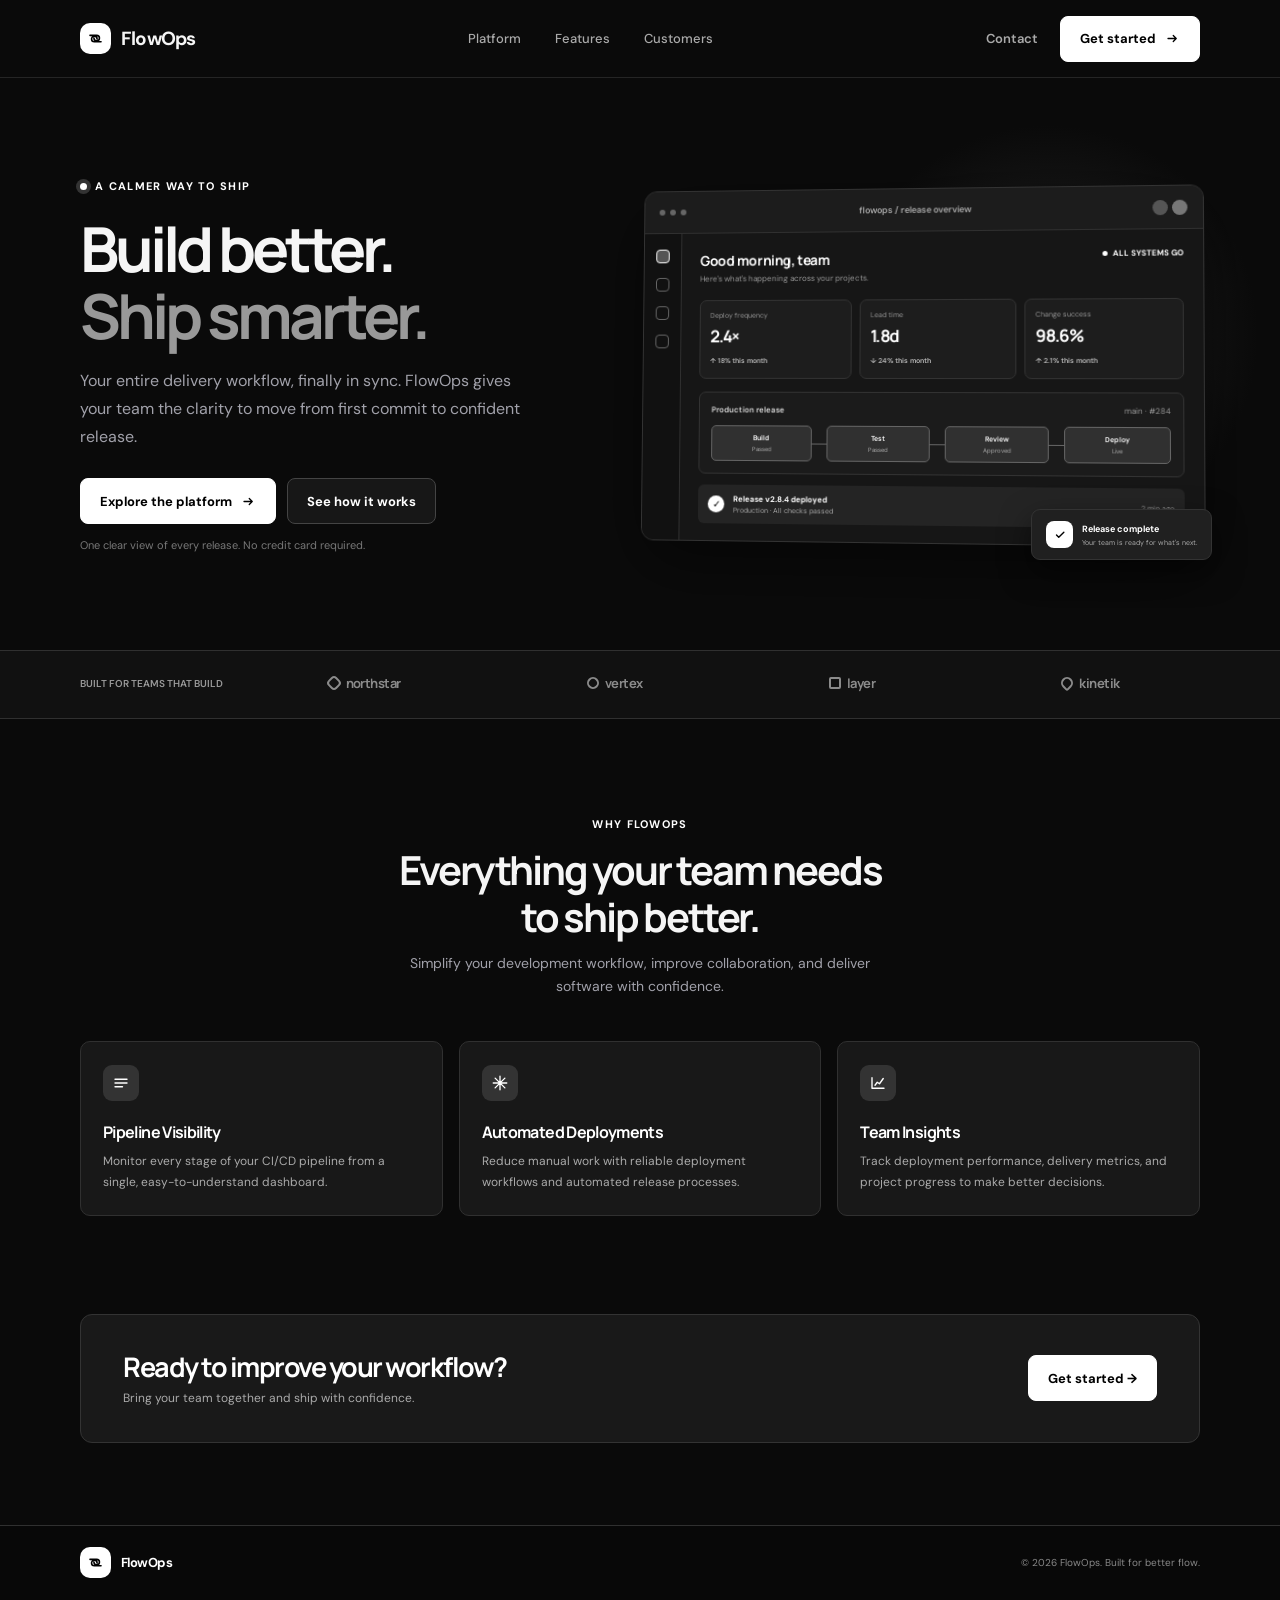
==== commit 30918d11: "update the file" ====
--- a/index.htm
+++ b/index.htm
@@ -1230,10 +1230,7 @@
 
       <span>© 2026 FlowOps. Built for better flow.</span>
 
-      <div class="footer-links">
-        <a href="mailto:hello@flowops.example">Contact</a>
-        <a href="#platform">Back to top ↑</a>
-      </div>
+     
 
     </div>
   </footer>
